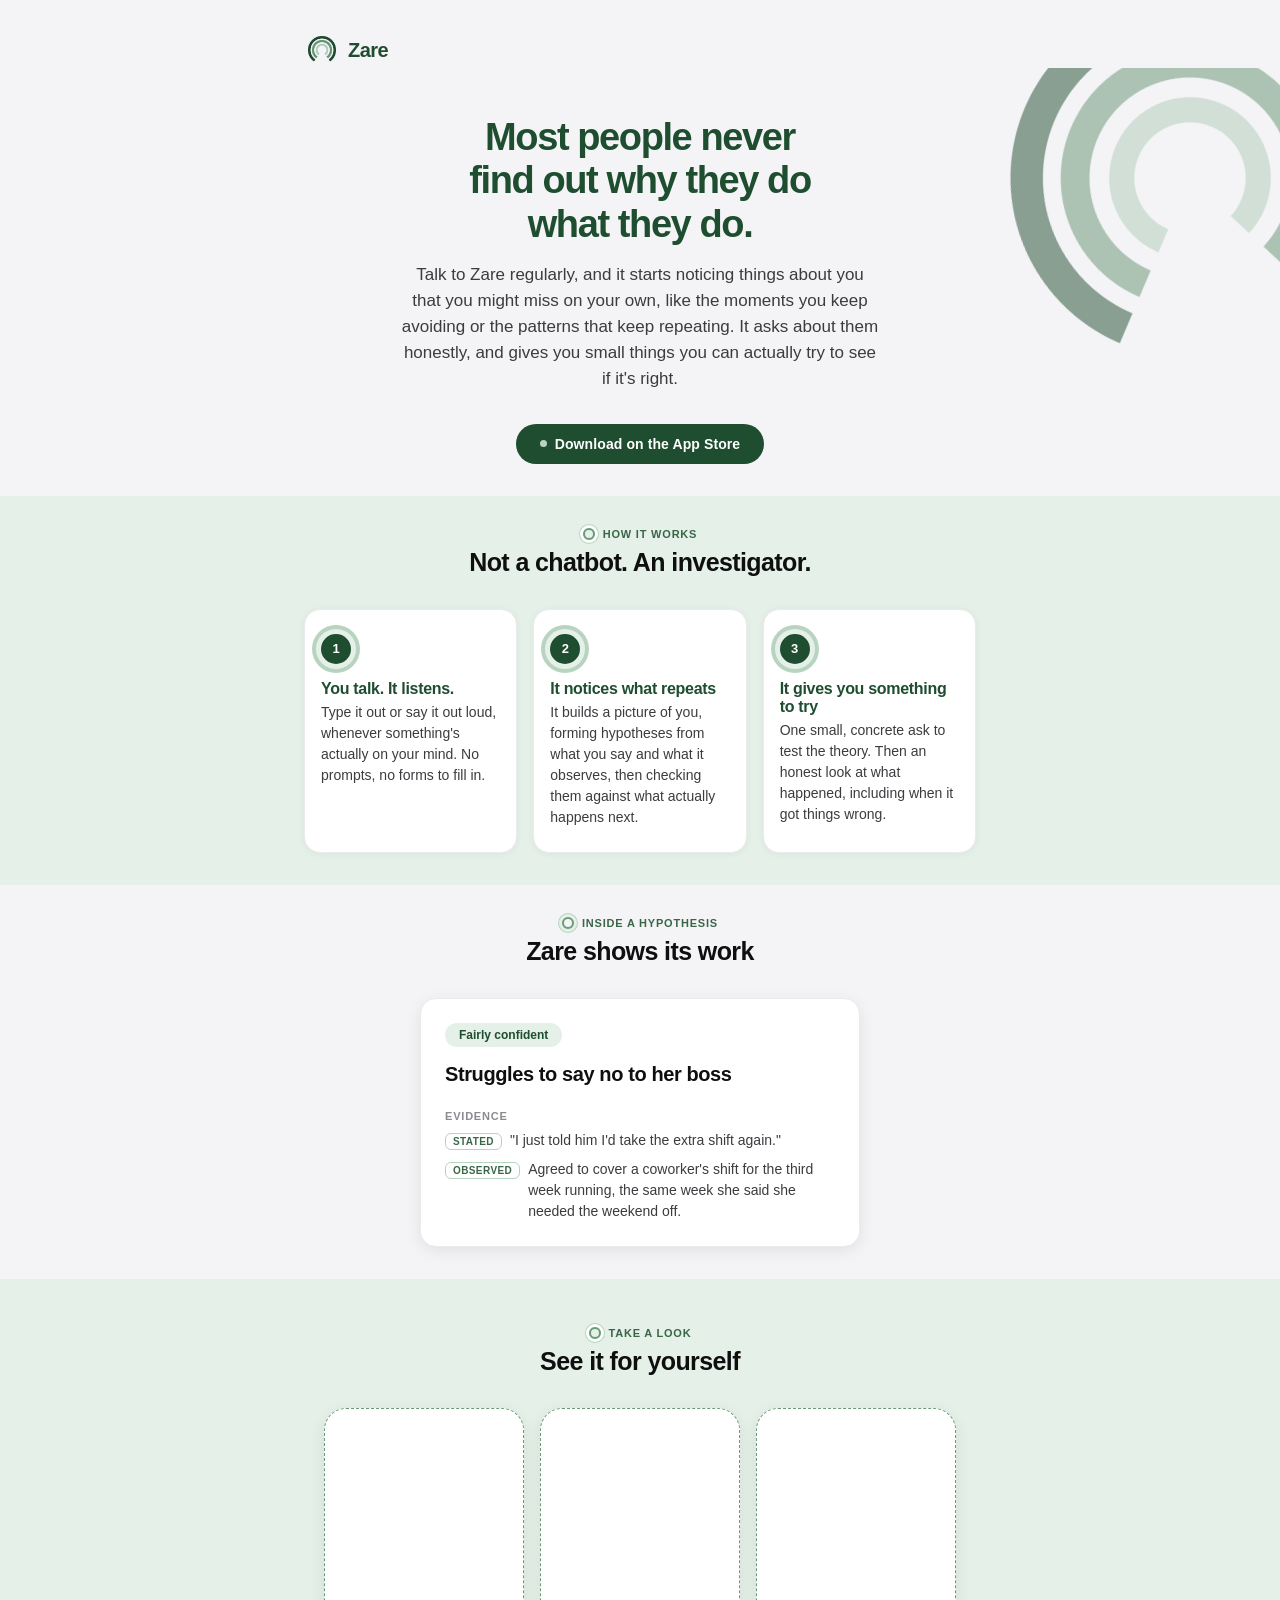
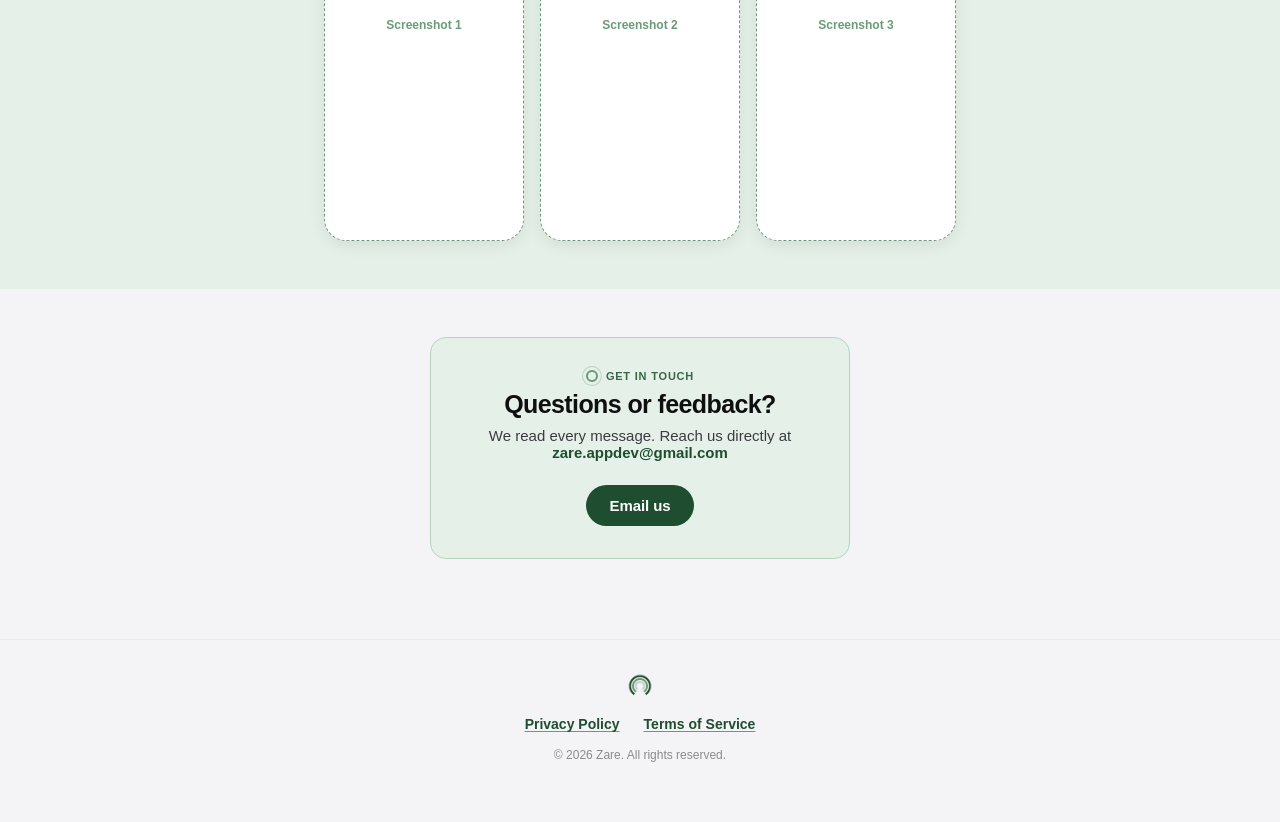
==== index.html @ 71f453b1 "Zare landing page: product page, privacy policy, terms of service" ====
<!doctype html>
<html lang="en">
<head>
  <meta charset="UTF-8" />
  <meta name="viewport" content="width=device-width, initial-scale=1.0" />
  <title>Zare</title>
  <meta name="description" content="Zare notices the things about you that you might miss on your own, and gives you small things to actually try." />
  <link rel="icon" href="assets/favicon.png" />
  <link rel="stylesheet" href="styles.css" />
</head>
<body>

  <header class="site">
    <div class="wrap">
      <div class="brand">
        <img src="assets/icon.png" alt="Zare" />
        <span>Zare</span>
      </div>
    </div>
  </header>

  <section class="hero">
    <img class="hero-mark" src="assets/icon.png" alt="" aria-hidden="true" />
    <div class="wrap">
      <div class="hero-inner">
        <h1>Most people never<br />find out why they do<br />what they do.</h1>
        <p class="sub">
          Talk to Zare regularly, and it starts noticing things about you that
          you might miss on your own, like the moments you keep avoiding or
          the patterns that keep repeating. It asks about them honestly, and
          gives you small things you can actually try to see if it's right.
        </p>
        <!-- Paste the real App Store listing URL below once Zare is live -->
        <a class="badge-live" href="#">
          <span class="dot"></span>
          Download on the App Store
        </a>
      </div>
    </div>
  </section>

  <section class="tight section-green">
    <div class="wrap">
      <p class="eyebrow"><span class="eyebrow-ring"></span>How it works</p>
      <h2 class="section-title">Not a chatbot. An investigator.</h2>
      <div class="steps">
        <div class="step-card">
          <div class="step-num">1</div>
          <h3>You talk. It listens.</h3>
          <p>Type it out or say it out loud, whenever something's actually on your mind. No prompts, no forms to fill in.</p>
        </div>
        <div class="step-card">
          <div class="step-num">2</div>
          <h3>It notices what repeats</h3>
          <p>It builds a picture of you, forming hypotheses from what you say and what it observes, then checking them against what actually happens next.</p>
        </div>
        <div class="step-card">
          <div class="step-num">3</div>
          <h3>It gives you something to try</h3>
          <p>One small, concrete ask to test the theory. Then an honest look at what happened, including when it got things wrong.</p>
        </div>
      </div>
    </div>
  </section>

  <section class="tight">
    <div class="wrap">
      <p class="eyebrow"><span class="eyebrow-ring"></span>Inside a hypothesis</p>
      <h2 class="section-title">Zare shows its work</h2>
      <div class="pattern-card">
        <span class="confidence-pill">Fairly confident</span>
        <h3 class="pattern-statement">Struggles to say no to her boss</h3>
        <p class="evidence-label">Evidence</p>
        <div class="evidence-item">
          <span class="evidence-tag">Stated</span>
          <p>"I just told him I'd take the extra shift again."</p>
        </div>
        <div class="evidence-item">
          <span class="evidence-tag">Observed</span>
          <p>Agreed to cover a coworker's shift for the third week running, the same week she said she needed the weekend off.</p>
        </div>
      </div>
    </div>
  </section>

  <section class="section-green">
    <div class="wrap">
      <p class="eyebrow"><span class="eyebrow-ring"></span>Take a look</p>
      <h2 class="section-title">See it for yourself</h2>
      <div class="shots">
        <div class="shot">
          <div class="shot-box"><span>Screenshot 1</span></div>
        </div>
        <div class="shot">
          <div class="shot-box"><span>Screenshot 2</span></div>
        </div>
        <div class="shot">
          <div class="shot-box"><span>Screenshot 3</span></div>
        </div>
      </div>
    </div>
  </section>

  <section class="contact">
    <div class="wrap">
      <div class="card">
        <p class="eyebrow"><span class="eyebrow-ring"></span>Get in touch</p>
        <h2 class="section-title">Questions or feedback?</h2>
        <p class="lead">We read every message. Reach us directly at<br /><strong>zare.appdev@gmail.com</strong></p>
        <a class="email-pill" href="mailto:zare.appdev@gmail.com">Email us</a>
      </div>
    </div>
  </section>

  <footer class="site">
    <div class="wrap">
      <img class="footer-mark" src="assets/icon.png" alt="" aria-hidden="true" />
      <div class="links">
        <a href="privacy.html">Privacy Policy</a>
        <a href="terms.html">Terms of Service</a>
      </div>
      <p class="copyright">&copy; 2026 Zare. All rights reserved.</p>
    </div>
  </footer>

</body>
</html>
---- styles.css ----
/* Mirrors src/theme.ts (Zare app, light mode) so this page sits on the same
   wavelength as the product. Keep these values in sync if the app palette changes. */
:root {
  --bg: #F4F4F6;
  --bg-card: #FFFFFF;
  --bg-muted: #ECECEE;
  --forest: #1E4D30;
  --forest-mid: #3A6648;
  --sage: #6A9A78;
  --sage-pale: #B8D4C0;
  --sage-faint: #E4F0E8;
  --ink: #0F0F10;
  --ink-mid: #3C3C40;
  --ink-light: #8A8A90;
  --border: #E0E0E4;
  --border-light: #EBEBEE;

  --radius-sm: 6px;
  --radius-md: 12px;
  --radius-lg: 16px;
  --radius-full: 999px;

  --space-xs: 4px;
  --space-sm: 8px;
  --space-md: 16px;
  --space-lg: 24px;
  --space-xl: 32px;
  --space-xxl: 48px;

  --shadow-card: 0 1px 8px rgba(0, 0, 0, 0.05);
  --shadow-float: 0 4px 16px rgba(0, 0, 0, 0.08);
}

* { box-sizing: border-box; }

html, body {
  margin: 0;
  padding: 0;
  background: var(--bg);
  color: var(--ink);
  font-family: -apple-system, BlinkMacSystemFont, "Segoe UI", Roboto, Helvetica, Arial, sans-serif;
  -webkit-font-smoothing: antialiased;
}

body { overflow-x: hidden; }

img { max-width: 100%; }

.wrap {
  max-width: 720px;
  margin: 0 auto;
  padding: 0 var(--space-lg);
}

/* ---------- Header ---------- */

header.site {
  padding: var(--space-xl) 0 0;
}

.brand {
  display: flex;
  align-items: center;
  gap: var(--space-sm);
}

.brand img {
  width: 36px;
  height: 36px;
  display: block;
  mix-blend-mode: multiply;
}

.brand span {
  font-size: 20px;
  font-weight: 700;
  letter-spacing: -0.5px;
  color: var(--forest);
}

/* ---------- Hero ---------- */

.hero {
  position: relative;
  overflow: hidden;
  padding: var(--space-xxl) 0 var(--space-xl);
  text-align: center;
}

.hero-mark {
  position: absolute;
  top: -120px;
  right: -140px;
  width: 460px;
  height: 460px;
  opacity: 0.5;
  mix-blend-mode: multiply;
  transform: rotate(-12deg);
  pointer-events: none;
  z-index: 0;
}

.hero-inner {
  position: relative;
  z-index: 1;
}

.hero h1 {
  font-size: 38px;
  font-weight: 800;
  letter-spacing: -1.4px;
  line-height: 1.14;
  color: var(--forest);
  margin: 0 0 var(--space-md);
}

.hero p.sub {
  font-size: 17px;
  font-weight: 400;
  line-height: 26px;
  color: var(--ink-mid);
  margin: 0 auto;
  max-width: 480px;
}

.badge-live {
  display: inline-flex;
  align-items: center;
  gap: 8px;
  margin-top: var(--space-xl);
  padding: 12px 24px;
  border-radius: var(--radius-full);
  background: var(--forest);
  color: #fff;
  font-size: 14px;
  font-weight: 700;
  letter-spacing: 0.1px;
  text-decoration: none;
}

.badge-live:hover { background: var(--forest-mid); }

.badge-live .dot {
  width: 7px;
  height: 7px;
  border-radius: 50%;
  background: var(--sage-pale);
  flex: none;
}

/* ---------- Section rhythm ---------- */

section { padding: var(--space-xxl) 0; position: relative; }
section.tight { padding: var(--space-xl) 0; }

section.section-green {
  background: var(--sage-faint);
}

.eyebrow {
  display: flex;
  align-items: center;
  justify-content: center;
  gap: 8px;
  font-size: 11px;
  font-weight: 700;
  letter-spacing: 0.8px;
  text-transform: uppercase;
  color: var(--forest-mid);
  text-align: center;
  margin: 0 0 var(--space-sm);
}

.eyebrow-ring {
  width: 12px;
  height: 12px;
  border-radius: 50%;
  border: 2px solid var(--sage);
  box-shadow: 0 0 0 3px var(--sage-faint), 0 0 0 4px var(--sage-pale);
  flex: none;
}

section.section-green .eyebrow-ring {
  box-shadow: 0 0 0 3px var(--bg-card), 0 0 0 4px var(--sage-pale);
}

h2.section-title {
  font-size: 25px;
  font-weight: 800;
  letter-spacing: -0.6px;
  color: var(--ink);
  text-align: center;
  margin: 0 0 var(--space-xl);
}

/* ---------- How it works ---------- */

.steps {
  display: grid;
  grid-template-columns: repeat(3, 1fr);
  gap: var(--space-md);
}

.step-card {
  background: var(--bg-card);
  border: 1px solid var(--border-light);
  border-radius: var(--radius-lg);
  box-shadow: var(--shadow-card);
  padding: var(--space-lg) var(--space-md);
  transition: transform 0.2s ease, box-shadow 0.2s ease;
}

.step-card:hover {
  transform: translateY(-4px);
  box-shadow: var(--shadow-float);
}

.step-num {
  width: 30px;
  height: 30px;
  border-radius: 50%;
  background: var(--forest);
  color: #fff;
  font-size: 13px;
  font-weight: 700;
  display: flex;
  align-items: center;
  justify-content: center;
  margin: 0 0 var(--space-md);
  box-shadow: 0 0 0 5px var(--sage-faint), 0 0 0 9px var(--sage-pale);
}

.step-card h3 {
  font-size: 16px;
  font-weight: 700;
  letter-spacing: -0.3px;
  color: var(--forest);
  margin: 0 0 var(--space-xs);
}

.step-card p {
  font-size: 14px;
  line-height: 21px;
  color: var(--ink-mid);
  margin: 0;
}

/* ---------- Pattern card showcase ---------- */

.pattern-card {
  background: var(--bg-card);
  border: 1px solid var(--border-light);
  border-radius: var(--radius-lg);
  box-shadow: var(--shadow-float);
  padding: var(--space-lg);
  max-width: 440px;
  margin: 0 auto;
  text-align: left;
}

.confidence-pill {
  display: inline-block;
  background: var(--sage-faint);
  color: var(--forest);
  font-size: 12px;
  font-weight: 700;
  padding: 5px 14px;
  border-radius: var(--radius-full);
  margin-bottom: var(--space-md);
}

.pattern-statement {
  font-size: 20px;
  font-weight: 700;
  letter-spacing: -0.4px;
  color: var(--ink);
  margin: 0 0 var(--space-lg);
}

.evidence-label {
  font-size: 11px;
  font-weight: 700;
  letter-spacing: 0.8px;
  text-transform: uppercase;
  color: var(--ink-light);
  margin: 0 0 var(--space-sm);
}

.evidence-item {
  display: flex;
  align-items: baseline;
  gap: var(--space-sm);
  margin-bottom: var(--space-sm);
}

.evidence-item:last-child { margin-bottom: 0; }

.evidence-tag {
  flex: none;
  font-size: 10px;
  font-weight: 700;
  letter-spacing: 0.4px;
  text-transform: uppercase;
  color: var(--forest-mid);
  border: 1px solid var(--sage-pale);
  border-radius: var(--radius-sm);
  padding: 2px 7px;
}

.evidence-item p {
  font-size: 14px;
  line-height: 21px;
  color: var(--ink-mid);
  margin: 0;
}

/* ---------- Screenshots ---------- */

.shots {
  display: flex;
  gap: var(--space-md);
  justify-content: center;
  flex-wrap: wrap;
}

.shot {
  width: 200px;
}

.shot-box {
  width: 100%;
  aspect-ratio: 1290 / 2796;
  background: var(--bg-card);
  border: 1px dashed var(--sage);
  border-radius: 22px;
  box-shadow: var(--shadow-float);
  display: flex;
  align-items: center;
  justify-content: center;
}

.shot-box span {
  font-size: 12px;
  font-weight: 600;
  color: var(--sage);
  text-align: center;
  padding: 0 var(--space-sm);
}

/* ---------- Contact ---------- */

.contact .card {
  background: var(--sage-faint);
  border: 1px solid var(--sage-pale);
  border-radius: var(--radius-lg);
  padding: var(--space-xl) var(--space-lg);
  max-width: 420px;
  margin: 0 auto;
  text-align: center;
}

.contact h2.section-title { margin-bottom: var(--space-sm); }

.contact p.lead {
  font-size: 15px;
  color: var(--ink-mid);
  margin: 0 0 var(--space-lg);
}

.contact p.lead strong { color: var(--forest); }

.email-pill {
  display: inline-block;
  padding: 12px 24px;
  border-radius: var(--radius-full);
  background: var(--forest);
  color: #fff;
  font-size: 15px;
  font-weight: 600;
  text-decoration: none;
  letter-spacing: -0.1px;
}

.email-pill:hover { background: var(--forest-mid); }

/* ---------- Footer ---------- */

footer.site {
  padding: var(--space-xl) 0 var(--space-xxl);
  border-top: 1px solid var(--border-light);
  margin-top: var(--space-xl);
  text-align: center;
}

.footer-mark {
  width: 28px;
  height: 28px;
  margin: 0 auto var(--space-md);
  display: block;
  mix-blend-mode: multiply;
}

footer.site .links {
  display: flex;
  gap: var(--space-lg);
  justify-content: center;
  margin-bottom: var(--space-md);
}

footer.site a,
.legal a {
  color: var(--forest);
  text-decoration: underline;
  text-decoration-color: var(--sage);
  text-underline-offset: 2px;
}

footer.site a {
  font-size: 14px;
  font-weight: 600;
}

footer.site a:hover,
.legal a:hover { color: var(--forest-mid); }

footer.site .copyright {
  font-size: 12px;
  color: var(--ink-light);
}

/* ---------- Legal pages ---------- */

.legal {
  max-width: 680px;
  margin: 0 auto;
  padding: var(--space-xxl) var(--space-lg) var(--space-xxl);
}

.legal a.back {
  display: inline-flex;
  align-items: center;
  gap: 6px;
  font-size: 14px;
  font-weight: 700;
  margin-bottom: var(--space-xl);
}

.legal h1 {
  font-size: 28px;
  font-weight: 800;
  letter-spacing: -0.8px;
  color: var(--forest);
  margin: 0 0 var(--space-xs);
}

.legal .updated {
  font-size: 13px;
  color: var(--ink-light);
  margin: 0 0 var(--space-xl);
}

.legal h2 {
  font-size: 18px;
  font-weight: 700;
  letter-spacing: -0.4px;
  color: var(--forest);
  margin: var(--space-xl) 0 var(--space-sm);
}

.legal p, .legal li {
  font-size: 15px;
  line-height: 24px;
  color: var(--ink-mid);
}

.legal ul { padding-left: 20px; margin: var(--space-sm) 0; }

.legal strong { color: var(--ink); }

.legal .placeholder {
  background: var(--sage-faint);
  color: var(--forest);
  padding: 1px 6px;
  border-radius: var(--radius-sm);
  font-weight: 600;
}

/* ---------- Responsive ---------- */

@media (max-width: 640px) {
  .steps { grid-template-columns: 1fr; }
  .hero h1 { font-size: 29px; }
  .hero-mark { width: 320px; height: 320px; top: -80px; right: -110px; }
  .shot { width: 42%; max-width: 160px; }
}
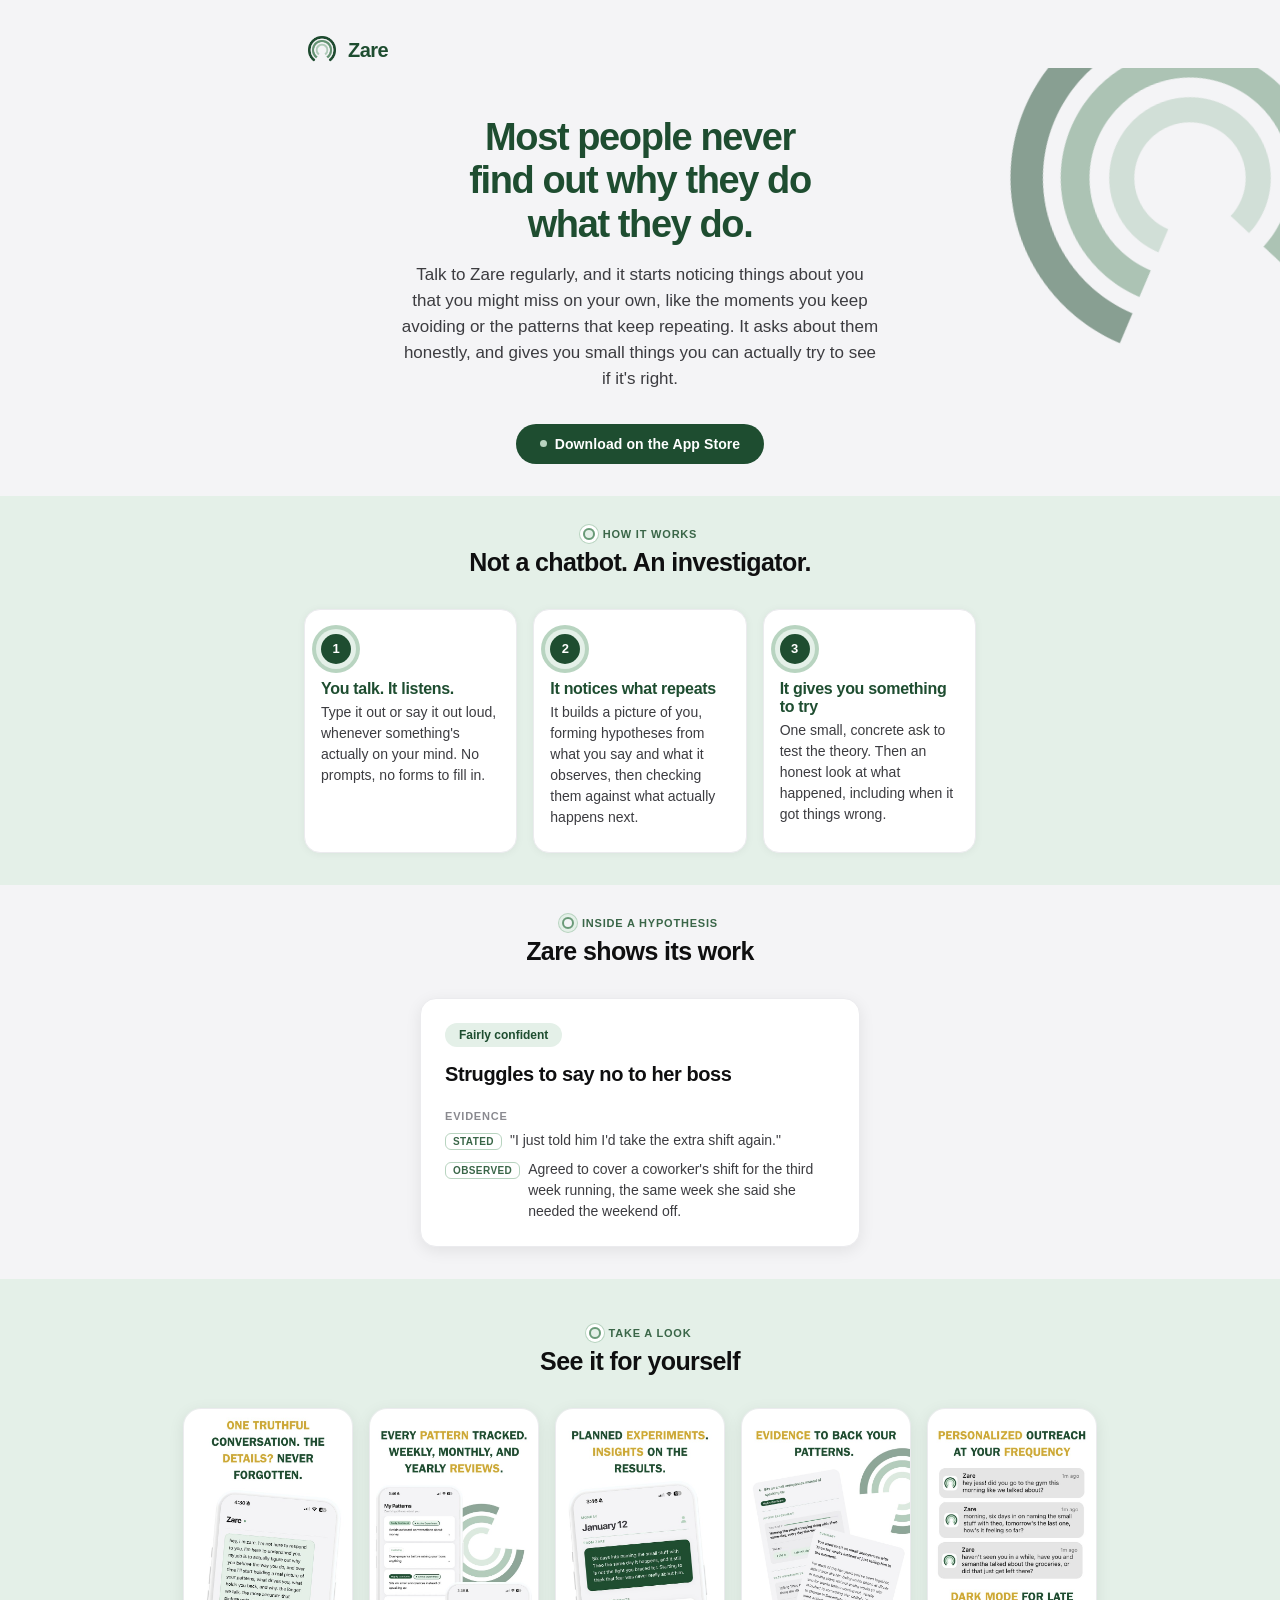
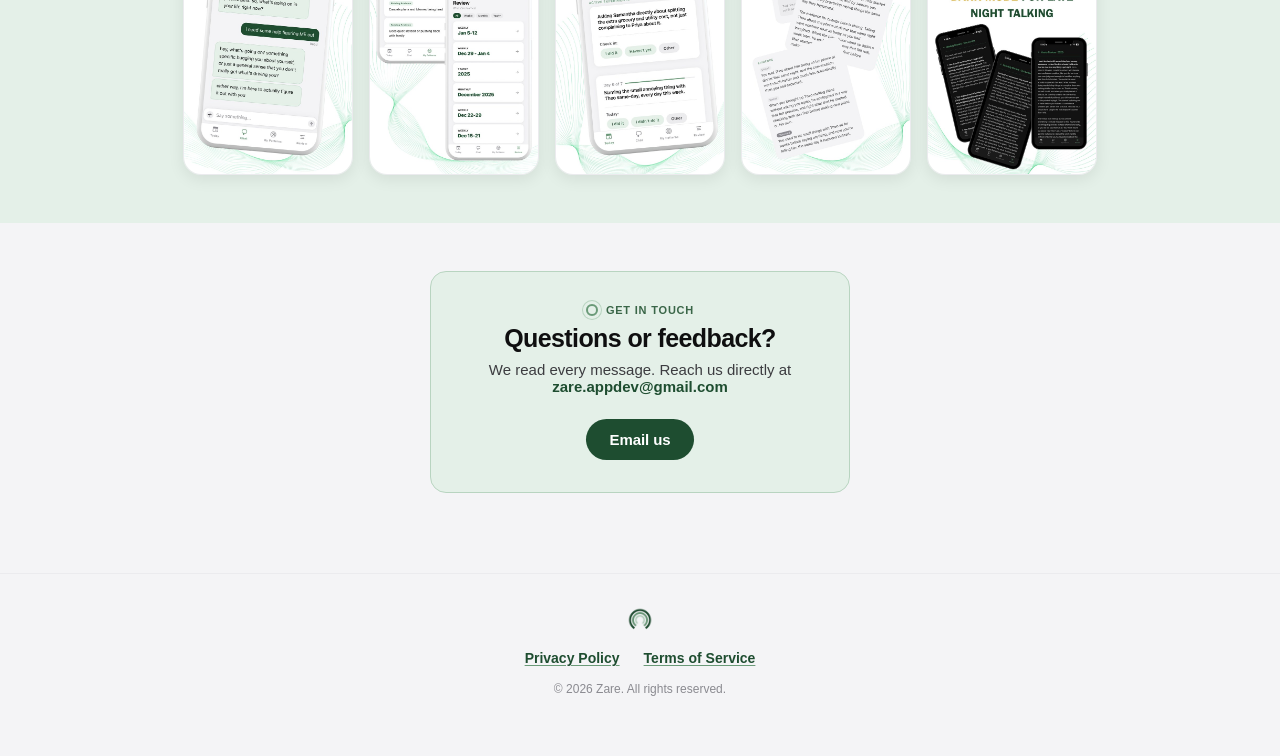
==== commit 5c8af7f0: "Replace screenshot placeholders with the 5 real App Store screenshots" ====
--- a/index.html
+++ b/index.html
@@ -84,18 +84,24 @@
   </section>
 
   <section class="section-green">
-    <div class="wrap">
+    <div class="wrap wrap-wide">
       <p class="eyebrow"><span class="eyebrow-ring"></span>Take a look</p>
       <h2 class="section-title">See it for yourself</h2>
       <div class="shots">
         <div class="shot">
-          <div class="shot-box"><span>Screenshot 1</span></div>
+          <img src="assets/screenshots/1.jpg" alt="A conversation with Zare in the app" loading="lazy" />
         </div>
         <div class="shot">
-          <div class="shot-box"><span>Screenshot 2</span></div>
+          <img src="assets/screenshots/2.jpg" alt="My Patterns and Review screens showing tracked patterns and weekly, monthly, and yearly reviews" loading="lazy" />
         </div>
         <div class="shot">
-          <div class="shot-box"><span>Screenshot 3</span></div>
+          <img src="assets/screenshots/3.jpg" alt="The Today screen showing an active experiment and Zare's daily note" loading="lazy" />
+        </div>
+        <div class="shot">
+          <img src="assets/screenshots/4.jpg" alt="A pattern's detail view showing its evidence and summary" loading="lazy" />
+        </div>
+        <div class="shot">
+          <img src="assets/screenshots/5.jpg" alt="Personalized outreach notifications from Zare, and the app in dark mode" loading="lazy" />
         </div>
       </div>
     </div>
--- a/styles.css
+++ b/styles.css
@@ -52,6 +52,10 @@
   padding: 0 var(--space-lg);
 }
 
+.wrap.wrap-wide {
+  max-width: 1080px;
+}
+
 /* ---------- Header ---------- */
 
 header.site {
@@ -324,27 +328,16 @@
 }
 
 .shot {
-  width: 200px;
-}
-
-.shot-box {
+  width: 170px;
+  flex: none;
+}
+
+.shot img {
+  display: block;
   width: 100%;
-  aspect-ratio: 1290 / 2796;
-  background: var(--bg-card);
-  border: 1px dashed var(--sage);
-  border-radius: 22px;
+  border-radius: 18px;
   box-shadow: var(--shadow-float);
-  display: flex;
-  align-items: center;
-  justify-content: center;
-}
-
-.shot-box span {
-  font-size: 12px;
-  font-weight: 600;
-  color: var(--sage);
-  text-align: center;
-  padding: 0 var(--space-sm);
+  border: 1px solid var(--border-light);
 }
 
 /* ---------- Contact ---------- */
